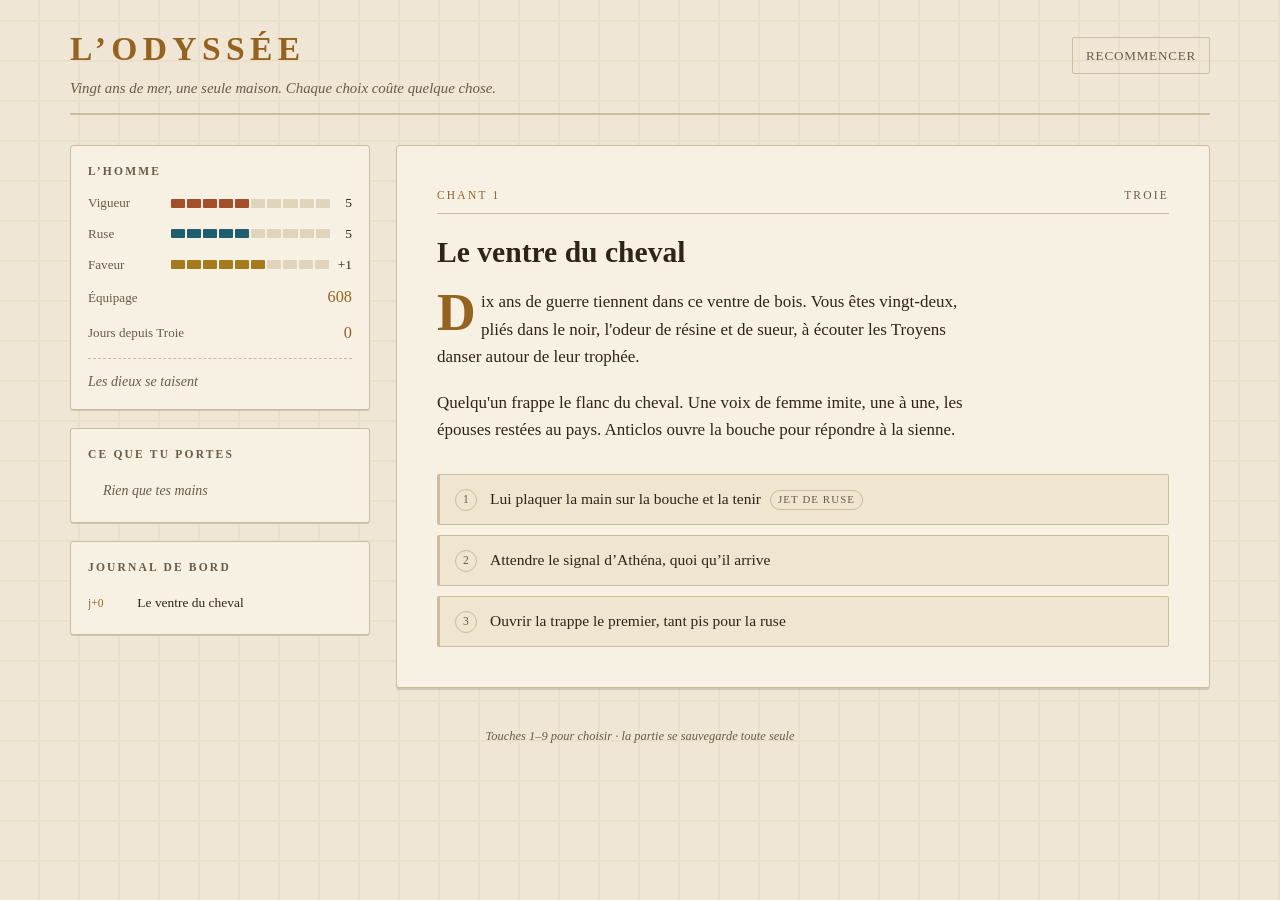
==== index.html @ c53bdc01 "Jeu d'aventure textuel « L'Odyssée — Le Retour » Aventure à choix en français, inspirée de L'Odyssée" ====
<!doctype html>
<html lang="fr">
<head>
<meta charset="utf-8">
<meta name="viewport" content="width=device-width, initial-scale=1">
<title>L’Odyssée — Le Retour</title>
<meta name="description" content="Jeu d’aventure textuel inspiré de L’Odyssée : vingt ans de mer, cent choix, sept fins.">
<link rel="stylesheet" href="src/style.css">
</head>
<body>

<div class="cadre">

  <header class="entete">
    <div>
      <h1>L’Odyssée</h1>
      <p class="sous">Vingt ans de mer, une seule maison. Chaque choix coûte quelque chose.</p>
    </div>
    <div class="outils">
      <button id="btn-panneau" type="button">Carnet</button>
      <button id="btn-recommencer" type="button">Recommencer</button>
    </div>
  </header>

  <aside class="flanc">
    <section class="bloc">
      <h3>L’homme</h3>
      <div id="stats"></div>
    </section>
    <section class="bloc">
      <h3>Ce que tu portes</h3>
      <ul id="objets"></ul>
    </section>
    <section class="bloc">
      <h3>Journal de bord</h3>
      <ul id="journal"></ul>
    </section>
  </aside>

  <main class="scene entree" id="scene"></main>

  <p class="aide">Touches 1–9 pour choisir · la partie se sauvegarde toute seule</p>

</div>

<script src="src/histoire.js"></script>
<script src="src/moteur.js"></script>
</body>
</html>
---- src/style.css ----
/* L'Odyssée — feuille de style */

:root {
  /* Clair : parchemin, encre brune, bronze */
  --fond:        #efe6d5;
  --fond-motif:  #e9dfcb;
  --papier:      #f7f1e4;
  --papier-2:    #efe5d1;
  --encre:       #2e2418;
  --encre-doux:  #6b5b45;
  --trait:       #cdbc9d;
  --bronze:      #96631f;
  --bronze-clair:#b98431;
  --mer:         #1d5f6e;
  --pourpre:     #8a2b34;
  --or:          #a7791d;
  --ombre:       rgba(60, 42, 20, .16);
  --vig:         #a3502a;
  --rus:         #1d5f6e;
  --fav:         #a7791d;
}

@media (prefers-color-scheme: dark) {
  :root:not([data-theme="light"]) {
    /* Sombre : nuit égéenne */
    --fond:        #0c1418;
    --fond-motif:  #0f181d;
    --papier:      #121e24;
    --papier-2:    #17262d;
    --encre:       #e6ddc9;
    --encre-doux:  #9aa9ac;
    --trait:       #2a3d45;
    --bronze:      #d3a355;
    --bronze-clair:#e6bd76;
    --mer:         #63c1cf;
    --pourpre:     #d9707a;
    --or:          #e0b45c;
    --ombre:       rgba(0, 0, 0, .45);
    --vig:         #e0855c;
    --rus:         #63c1cf;
    --fav:         #e0b45c;
  }
}

:root[data-theme="dark"] {
  --fond:        #0c1418;
  --fond-motif:  #0f181d;
  --papier:      #121e24;
  --papier-2:    #17262d;
  --encre:       #e6ddc9;
  --encre-doux:  #9aa9ac;
  --trait:       #2a3d45;
  --bronze:      #d3a355;
  --bronze-clair:#e6bd76;
  --mer:         #63c1cf;
  --pourpre:     #d9707a;
  --or:          #e0b45c;
  --ombre:       rgba(0, 0, 0, .45);
  --vig:         #e0855c;
  --rus:         #63c1cf;
  --fav:         #e0b45c;
}

* { box-sizing: border-box; }

body {
  margin: 0;
  min-height: 100vh;
  background-color: var(--fond);
  background-image:
    repeating-linear-gradient(90deg, transparent 0 38px, var(--fond-motif) 38px 40px),
    repeating-linear-gradient(0deg, transparent 0 38px, var(--fond-motif) 38px 40px);
  background-attachment: fixed;
  color: var(--encre);
  font-family: "Iowan Old Style", "Palatino Linotype", Palatino, Georgia, "Times New Roman", serif;
  font-size: 17px;
  line-height: 1.62;
  -webkit-font-smoothing: antialiased;
}

/* ————— ossature ————— */

.cadre {
  max-width: 1180px;
  margin: 0 auto;
  padding: 22px 20px 64px;
  display: grid;
  grid-template-columns: 300px minmax(0, 1fr);
  gap: 26px;
  align-items: start;
}

.entete {
  grid-column: 1 / -1;
  display: flex;
  align-items: baseline;
  justify-content: space-between;
  gap: 16px;
  flex-wrap: wrap;
  border-bottom: 2px solid var(--trait);
  padding-bottom: 12px;
  margin-bottom: 4px;
}

.entete h1 {
  margin: 0;
  font-size: clamp(1.5rem, 3.4vw, 2.1rem);
  letter-spacing: .16em;
  text-transform: uppercase;
  font-weight: 600;
  color: var(--bronze);
}

.entete .sous {
  margin: 0;
  color: var(--encre-doux);
  font-style: italic;
  font-size: .93rem;
}

.outils { display: flex; gap: 8px; }

.outils button {
  font: inherit;
  font-size: .82rem;
  letter-spacing: .06em;
  text-transform: uppercase;
  padding: 7px 13px;
  color: var(--encre-doux);
  background: transparent;
  border: 1px solid var(--trait);
  border-radius: 2px;
  cursor: pointer;
  transition: .18s;
}
.outils button:hover { color: var(--bronze); border-color: var(--bronze); }

/* ————— colonne latérale ————— */

.flanc {
  position: sticky;
  top: 22px;
  display: flex;
  flex-direction: column;
  gap: 18px;
}

.bloc {
  background: var(--papier);
  border: 1px solid var(--trait);
  border-radius: 3px;
  box-shadow: 0 1px 0 var(--ombre);
  padding: 16px 17px;
}

.bloc h3 {
  margin: 0 0 12px;
  font-size: .72rem;
  letter-spacing: .19em;
  text-transform: uppercase;
  color: var(--encre-doux);
  font-weight: 600;
}

.stat {
  display: grid;
  grid-template-columns: 74px 1fr auto;
  align-items: center;
  gap: 9px;
  margin-bottom: 9px;
}
.stat.ligne { grid-template-columns: 1fr auto; }
.stat .lab { font-size: .82rem; color: var(--encre-doux); }
.stat .val { font-size: .84rem; font-variant-numeric: tabular-nums; color: var(--encre); min-width: 2ch; text-align: right; }
.stat .val.gros { font-size: 1.02rem; color: var(--bronze); }

.jauge { display: flex; gap: 2px; }
.jauge i { display: block; height: 9px; flex: 1; border-radius: 1px; background: var(--trait); opacity: .55; }
.jauge i.plein { opacity: 1; }
.jauge i.plein.v { background: var(--vig); }
.jauge i.plein.r { background: var(--rus); }
.jauge i.plein.f { background: var(--fav); }

.presage {
  margin-top: 12px;
  padding-top: 11px;
  border-top: 1px dashed var(--trait);
  font-style: italic;
  font-size: .88rem;
}
.presage.bon { color: var(--mer); }
.presage.neutre { color: var(--encre-doux); }
.presage.mauvais { color: var(--pourpre); }

#objets, #journal { list-style: none; margin: 0; padding: 0; }
#objets li {
  font-size: .87rem;
  padding: 4px 0 4px 15px;
  position: relative;
}
#objets li::before {
  content: "◆";
  position: absolute; left: 0; top: 4px;
  color: var(--bronze); font-size: .6rem;
}
#objets li.rien, #journal li.rien { color: var(--encre-doux); font-style: italic; }
#objets li.rien::before { content: ""; }

#journal {
  max-height: 260px;
  overflow-y: auto;
  font-size: .84rem;
}
#journal li { padding: 3px 0; color: var(--encre-doux); border-bottom: 1px solid transparent; }
#journal li.etape { color: var(--encre); }
#journal .j {
  display: inline-block;
  min-width: 46px;
  color: var(--bronze);
  font-size: .72rem;
  font-variant-numeric: tabular-nums;
}

/* ————— scène ————— */

.scene {
  background: var(--papier);
  border: 1px solid var(--trait);
  border-radius: 3px;
  box-shadow: 0 2px 0 var(--ombre);
  padding: clamp(22px, 3.6vw, 40px);
  min-height: 60vh;
}

.scene.entree { animation: parait .45s ease both; }
@keyframes parait { from { opacity: 0; transform: translateY(7px); } to { opacity: 1; transform: none; } }

.scene-tete {
  display: flex;
  justify-content: space-between;
  align-items: baseline;
  gap: 14px;
  font-size: .72rem;
  letter-spacing: .19em;
  text-transform: uppercase;
  color: var(--encre-doux);
  border-bottom: 1px solid var(--trait);
  padding-bottom: 9px;
}
.scene-tete .chap { color: var(--bronze); }

.scene h2 {
  margin: 20px 0 18px;
  font-size: clamp(1.35rem, 3vw, 1.85rem);
  font-weight: 600;
  line-height: 1.22;
  color: var(--encre);
}

.corps p { margin: 0 0 1.05em; max-width: 62ch; }
.corps p:first-child::first-letter {
  float: left;
  font-size: 3.15em;
  line-height: .82;
  padding: .06em .1em 0 0;
  color: var(--bronze);
  font-weight: 600;
}
.corps em { color: var(--bronze); font-style: italic; }

.jet {
  display: inline-block;
  margin: 0 0 18px;
  padding: 7px 13px;
  font-size: .8rem;
  letter-spacing: .04em;
  border-left: 3px solid var(--trait);
  background: var(--papier-2);
  font-variant-numeric: tabular-nums;
}
.jet.ok { border-left-color: var(--mer); color: var(--mer); }
.jet.ko { border-left-color: var(--pourpre); color: var(--pourpre); }

/* ————— choix ————— */

.choix-liste { list-style: none; margin: 30px 0 0; padding: 0; display: flex; flex-direction: column; gap: 10px; }

.choix {
  width: 100%;
  display: flex;
  align-items: flex-start;
  gap: 13px;
  text-align: left;
  font: inherit;
  font-size: .97rem;
  line-height: 1.45;
  color: var(--encre);
  background: var(--papier-2);
  border: 1px solid var(--trait);
  border-left: 3px solid var(--trait);
  border-radius: 2px;
  padding: 13px 15px;
  cursor: pointer;
  transition: border-color .16s, transform .16s, background .16s;
}
.choix:hover:not([disabled]) {
  border-color: var(--bronze);
  border-left-color: var(--bronze);
  transform: translateX(3px);
}
.choix[disabled] { opacity: .5; cursor: not-allowed; }

.choix .num {
  flex: none;
  width: 22px; height: 22px;
  display: grid; place-items: center;
  border: 1px solid var(--trait);
  border-radius: 50%;
  font-size: .72rem;
  color: var(--encre-doux);
  margin-top: 1px;
}
.choix:hover:not([disabled]) .num { border-color: var(--bronze); color: var(--bronze); }
.choix .txt { flex: 1; }

.choix .dé {
  display: inline-block;
  margin-left: 9px;
  padding: 1px 7px;
  font-size: .68rem;
  letter-spacing: .1em;
  text-transform: uppercase;
  color: var(--encre-doux);
  border: 1px solid var(--trait);
  border-radius: 10px;
  vertical-align: 1px;
  white-space: nowrap;
}
.choix .raison {
  display: block;
  margin-top: 4px;
  font-size: .8rem;
  font-style: italic;
  color: var(--encre-doux);
}

/* ————— fin ————— */

.fin-bloc {
  margin-top: 32px;
  padding-top: 22px;
  border-top: 2px solid var(--trait);
}
.fin-label {
  margin: 0 0 16px;
  font-size: .74rem;
  letter-spacing: .19em;
  text-transform: uppercase;
  color: var(--encre-doux);
}
.fin-bloc.lumineuse .fin-label { color: var(--or); }
.fin-bloc.sombre .fin-label { color: var(--pourpre); }
.fin-bloc.ambigue .fin-label, .fin-bloc.douce .fin-label { color: var(--mer); }
.choix.recommencer { justify-content: center; text-align: center; border-left-color: var(--bronze); }

/* ————— divers ————— */

.reprise {
  position: fixed;
  bottom: 18px; left: 50%;
  transform: translateX(-50%);
  background: var(--papier);
  border: 1px solid var(--trait);
  border-left: 3px solid var(--bronze);
  padding: 9px 16px;
  font-size: .84rem;
  box-shadow: 0 4px 14px var(--ombre);
  animation: parait .4s ease both;
  z-index: 9;
}

.aide {
  grid-column: 1 / -1;
  text-align: center;
  font-size: .78rem;
  color: var(--encre-doux);
  font-style: italic;
}

#btn-panneau { display: none; }

/* ————— petits écrans ————— */

@media (max-width: 880px) {
  .cadre { grid-template-columns: 1fr; padding: 16px 14px 48px; gap: 18px; }
  .flanc {
    position: fixed;
    inset: 0 0 0 auto;
    width: min(330px, 88vw);
    padding: 18px;
    overflow-y: auto;
    background: var(--fond);
    border-left: 1px solid var(--trait);
    transform: translateX(100%);
    transition: transform .25s ease;
    z-index: 10;
  }
  body.panneau-ouvert .flanc { transform: none; }
  #btn-panneau { display: inline-block; }
  #journal { max-height: none; }
}
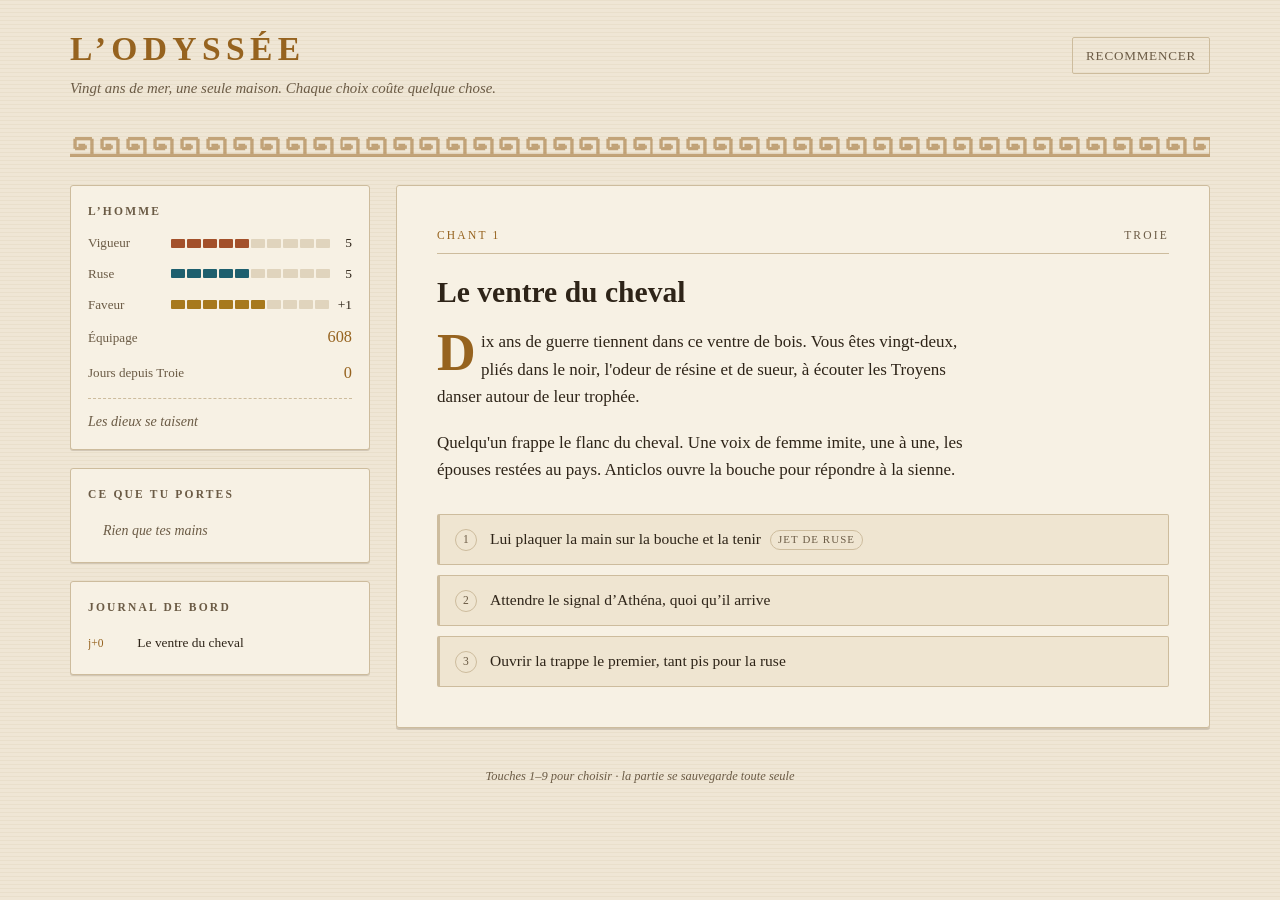
==== commit 86e60191: "Frise à la grecque, fond papyrus et états d'accessibilité - frise méandre en masque SVG sous l'en-tê" ====
--- a/index.html
+++ b/index.html
@@ -21,6 +21,8 @@
       <button id="btn-recommencer" type="button">Recommencer</button>
     </div>
   </header>
+
+  <div class="meandre" aria-hidden="true"></div>
 
   <aside class="flanc">
     <section class="bloc">
--- a/src/style.css
+++ b/src/style.css
@@ -18,6 +18,7 @@
   --vig:         #a3502a;
   --rus:         #1d5f6e;
   --fav:         #a7791d;
+  --frise: url("data:image/svg+xml,%3Csvg xmlns='http://www.w3.org/2000/svg' width='16' height='12'%3E%3Cpath d='M0 11H16M13 11V1M13 1H3M3 1V7M3 7H9M9 7V5M9 5H5' fill='none' stroke='%23000' stroke-width='2'/%3E%3C/svg%3E");
 }
 
 @media (prefers-color-scheme: dark) {
@@ -68,8 +69,7 @@
   min-height: 100vh;
   background-color: var(--fond);
   background-image:
-    repeating-linear-gradient(90deg, transparent 0 38px, var(--fond-motif) 38px 40px),
-    repeating-linear-gradient(0deg, transparent 0 38px, var(--fond-motif) 38px 40px);
+    repeating-linear-gradient(0deg, transparent 0 3px, var(--fond-motif) 3px 4px);
   background-attachment: fixed;
   color: var(--encre);
   font-family: "Iowan Old Style", "Palatino Linotype", Palatino, Georgia, "Times New Roman", serif;
@@ -97,9 +97,19 @@
   justify-content: space-between;
   gap: 16px;
   flex-wrap: wrap;
-  border-bottom: 2px solid var(--trait);
   padding-bottom: 12px;
   margin-bottom: 4px;
+}
+
+/* frise à la grecque : motif tuilé, teinté par un masque pour suivre le thème */
+.meandre {
+  grid-column: 1 / -1;
+  height: 20px;
+  margin: -6px 0 2px;
+  background-color: var(--bronze);
+  opacity: .5;
+  -webkit-mask: var(--frise) repeat-x left center / auto 20px;
+  mask: var(--frise) repeat-x left center / auto 20px;
 }
 
 .entete h1 {
@@ -254,6 +264,7 @@
   font-size: clamp(1.35rem, 3vw, 1.85rem);
   font-weight: 600;
   line-height: 1.22;
+  text-wrap: balance;
   color: var(--encre);
 }
 
@@ -409,3 +420,17 @@
   #btn-panneau { display: inline-block; }
   #journal { max-height: none; }
 }
+
+/* ————— accessibilité ————— */
+
+:focus-visible {
+  outline: 2px solid var(--bronze);
+  outline-offset: 2px;
+}
+.choix:focus-visible { border-color: var(--bronze); border-left-color: var(--bronze); }
+
+@media (prefers-reduced-motion: reduce) {
+  .scene.entree, .reprise { animation: none; }
+  .choix { transition: none; }
+  .choix:hover:not([disabled]) { transform: none; }
+}
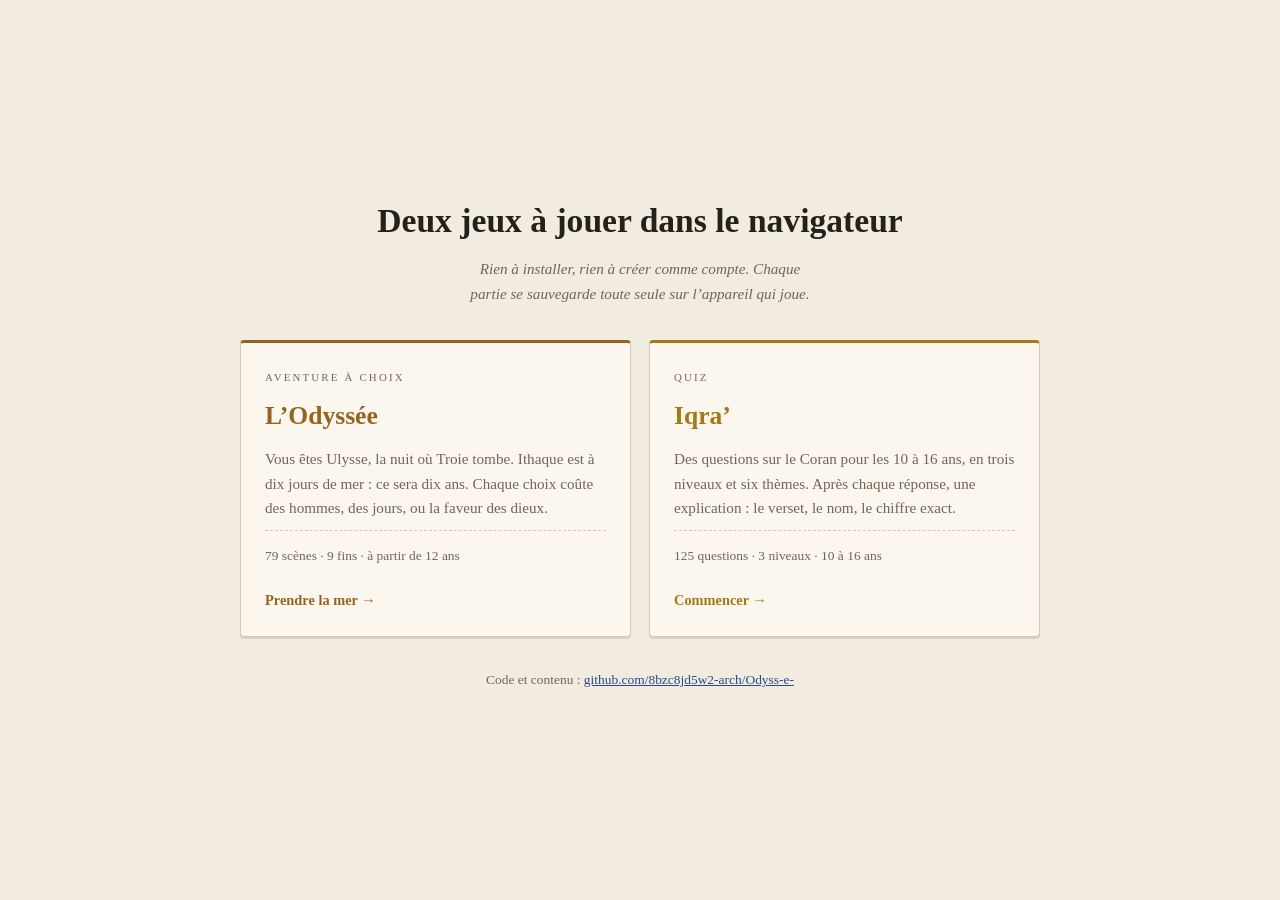
==== commit 671f0aef: "Page d'accueil, QR codes et affiche pour partager les jeux Prépare la publication du dépôt sur GitHu" ====
--- a/index.html
+++ b/index.html
@@ -3,49 +3,175 @@
 <head>
 <meta charset="utf-8">
 <meta name="viewport" content="width=device-width, initial-scale=1">
-<title>L’Odyssée — Le Retour</title>
-<meta name="description" content="Jeu d’aventure textuel inspiré de L’Odyssée : vingt ans de mer, cent choix, sept fins.">
-<link rel="stylesheet" href="src/style.css">
+<title>Deux jeux à jouer dans le navigateur</title>
+<meta name="description" content="L’Odyssée, aventure textuelle à choix, et Iqra’, quiz sur le Coran pour les 10–16 ans. Rien à installer.">
+<style>
+:root {
+  --fond:       #f1ece2;
+  --papier:     #fbf7ee;
+  --papier-2:   #f3ecdd;
+  --encre:      #24211a;
+  --encre-doux: #6d6759;
+  --trait:      #d5c9ae;
+  --bronze:     #96631f;
+  --or:         #a3791a;
+  --lapis:      #2b4a8b;
+  --ombre:      rgba(50, 40, 20, .13);
+}
+@media (prefers-color-scheme: dark) {
+  :root:not([data-theme="light"]) {
+    --fond:       #0b1119;
+    --papier:     #121a24;
+    --papier-2:   #17222e;
+    --encre:      #e9e0cd;
+    --encre-doux: #97a2ac;
+    --trait:      #27343f;
+    --bronze:     #d3a355;
+    --or:         #dcb15c;
+    --lapis:      #7ea6e8;
+    --ombre:      rgba(0, 0, 0, .45);
+  }
+}
+:root[data-theme="dark"] {
+  --fond:       #0b1119;
+  --papier:     #121a24;
+  --papier-2:   #17222e;
+  --encre:      #e9e0cd;
+  --encre-doux: #97a2ac;
+  --trait:      #27343f;
+  --bronze:     #d3a355;
+  --or:         #dcb15c;
+  --lapis:      #7ea6e8;
+  --ombre:      rgba(0, 0, 0, .45);
+}
+
+* { box-sizing: border-box; }
+
+body {
+  margin: 0;
+  min-height: 100vh;
+  display: grid;
+  place-items: center;
+  padding: 40px 18px 56px;
+  background-color: var(--fond);
+  background-image: repeating-linear-gradient(0deg, transparent 0 3px, var(--papier-2) 3px 4px);
+  color: var(--encre);
+  font-family: "Iowan Old Style", "Palatino Linotype", Palatino, Georgia, "Times New Roman", serif;
+  font-size: 17px;
+  line-height: 1.6;
+  -webkit-font-smoothing: antialiased;
+}
+
+.cadre { max-width: 800px; width: 100%; }
+
+header { text-align: center; margin-bottom: 34px; }
+header h1 {
+  margin: 0;
+  font-size: clamp(1.5rem, 4.4vw, 2.1rem);
+  font-weight: 600;
+  text-wrap: balance;
+}
+header p {
+  margin: 10px auto 0;
+  max-width: 46ch;
+  color: var(--encre-doux);
+  font-style: italic;
+  font-size: .95rem;
+}
+
+.jeux { display: grid; gap: 18px; grid-template-columns: repeat(auto-fit, minmax(300px, 1fr)); }
+
+.jeu {
+  display: flex;
+  flex-direction: column;
+  gap: 10px;
+  padding: 26px 24px 24px;
+  background: var(--papier);
+  border: 1px solid var(--trait);
+  border-top: 3px solid var(--accent);
+  border-radius: 4px;
+  box-shadow: 0 2px 0 var(--ombre);
+  color: inherit;
+  text-decoration: none;
+  transition: transform .16s, border-color .16s;
+}
+.jeu:hover { transform: translateY(-3px); border-color: var(--accent); border-top-color: var(--accent); }
+.jeu.odyssee { --accent: var(--bronze); }
+.jeu.iqra    { --accent: var(--or); }
+
+.jeu .etiquette {
+  font-size: .68rem;
+  letter-spacing: .2em;
+  text-transform: uppercase;
+  color: var(--encre-doux);
+}
+.jeu h2 {
+  margin: 0;
+  font-size: 1.6rem;
+  font-weight: 600;
+  color: var(--accent);
+}
+.jeu p { margin: 0; font-size: .95rem; color: var(--encre-doux); }
+.jeu .chiffres {
+  margin-top: auto;
+  padding-top: 14px;
+  font-size: .84rem;
+  color: var(--encre-doux);
+  border-top: 1px dashed var(--trait);
+}
+.jeu .aller {
+  margin-top: 12px;
+  font-size: .9rem;
+  color: var(--accent);
+  font-weight: 600;
+}
+
+footer {
+  margin-top: 32px;
+  text-align: center;
+  font-size: .84rem;
+  color: var(--encre-doux);
+}
+footer a { color: var(--lapis); }
+
+:focus-visible { outline: 2px solid var(--lapis); outline-offset: 3px; }
+@media (prefers-reduced-motion: reduce) { .jeu { transition: none; } .jeu:hover { transform: none; } }
+</style>
 </head>
 <body>
 
 <div class="cadre">
 
-  <header class="entete">
-    <div>
-      <h1>L’Odyssée</h1>
-      <p class="sous">Vingt ans de mer, une seule maison. Chaque choix coûte quelque chose.</p>
-    </div>
-    <div class="outils">
-      <button id="btn-panneau" type="button">Carnet</button>
-      <button id="btn-recommencer" type="button">Recommencer</button>
-    </div>
+  <header>
+    <h1>Deux jeux à jouer dans le navigateur</h1>
+    <p>Rien à installer, rien à créer comme compte. Chaque partie se sauvegarde toute seule sur l’appareil qui joue.</p>
   </header>
 
-  <div class="meandre" aria-hidden="true"></div>
+  <div class="jeux">
 
-  <aside class="flanc">
-    <section class="bloc">
-      <h3>L’homme</h3>
-      <div id="stats"></div>
-    </section>
-    <section class="bloc">
-      <h3>Ce que tu portes</h3>
-      <ul id="objets"></ul>
-    </section>
-    <section class="bloc">
-      <h3>Journal de bord</h3>
-      <ul id="journal"></ul>
-    </section>
-  </aside>
+    <a class="jeu odyssee" href="odyssee/">
+      <span class="etiquette">Aventure à choix</span>
+      <h2>L’Odyssée</h2>
+      <p>Vous êtes Ulysse, la nuit où Troie tombe. Ithaque est à dix jours de mer : ce sera dix ans. Chaque choix coûte des hommes, des jours, ou la faveur des dieux.</p>
+      <span class="chiffres">79 scènes · 9 fins · à partir de 12 ans</span>
+      <span class="aller">Prendre la mer →</span>
+    </a>
 
-  <main class="scene entree" id="scene"></main>
+    <a class="jeu iqra" href="coran/">
+      <span class="etiquette">Quiz</span>
+      <h2>Iqra’</h2>
+      <p>Des questions sur le Coran pour les 10 à 16 ans, en trois niveaux et six thèmes. Après chaque réponse, une explication : le verset, le nom, le chiffre exact.</p>
+      <span class="chiffres">125 questions · 3 niveaux · 10 à 16 ans</span>
+      <span class="aller">Commencer →</span>
+    </a>
 
-  <p class="aide">Touches 1–9 pour choisir · la partie se sauvegarde toute seule</p>
+  </div>
+
+  <footer>
+    Code et contenu : <a href="https://github.com/8bzc8jd5w2-arch/Odyss-e-">github.com/8bzc8jd5w2-arch/Odyss-e-</a>
+  </footer>
 
 </div>
 
-<script src="src/histoire.js"></script>
-<script src="src/moteur.js"></script>
 </body>
 </html>
